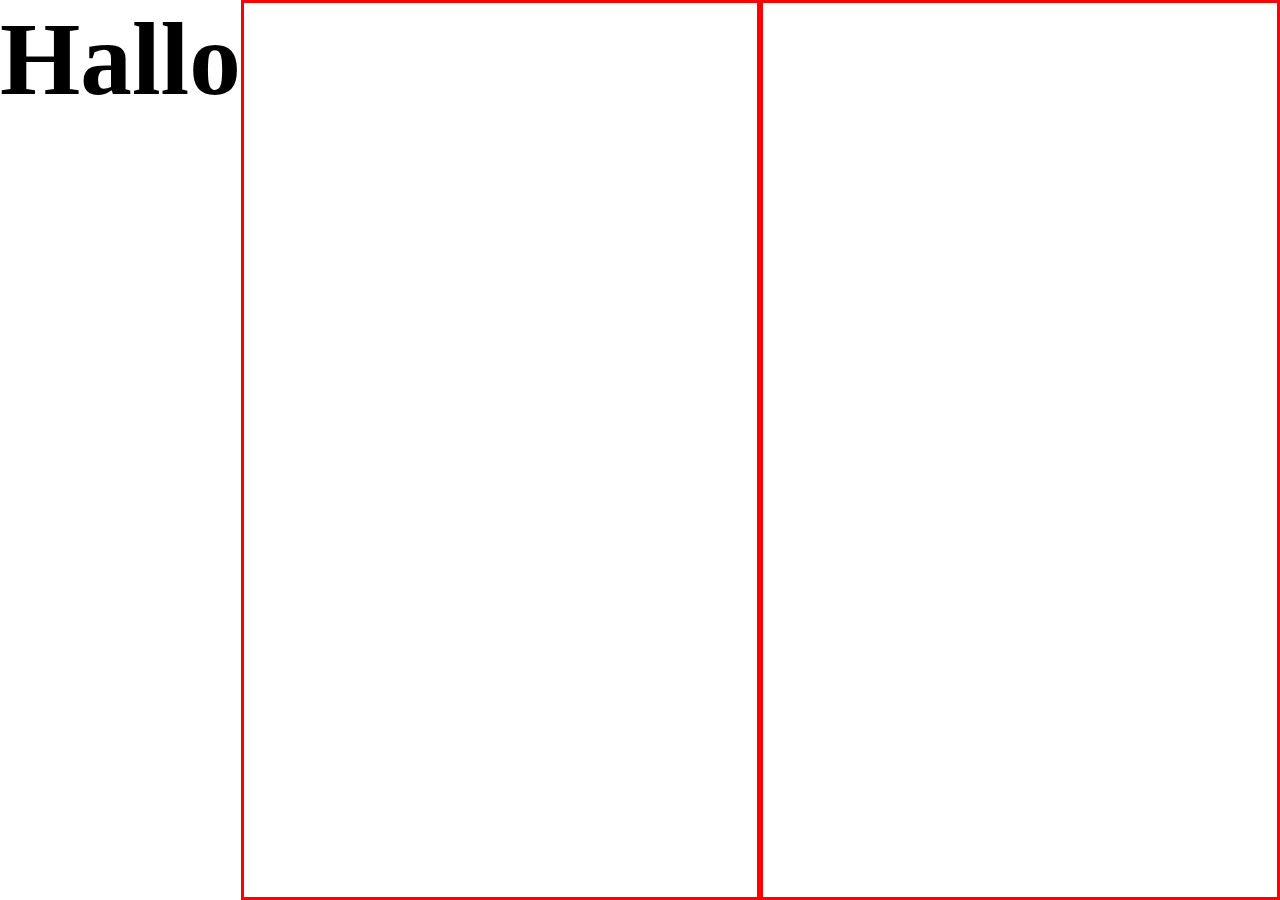
==== index.html @ 48a18fee "Update - CSS" ====
<!DOCTYPE html>
<html lang="en">
<head>
  <meta charset="UTF-8">
  <meta name="viewport" content="width=device-width, initial-scale=1.0">
  <link rel="stylesheet" href="./index.css">
  <title>Sign Up</title>
</head>
<body>
  <h1>Hallo</h1>
  <div class="left cont"></div>
  <div class="rigth cont"></div>
</body>
</html>
---- index.css ----
*{
  margin: 0;
  padding: 0;
  box-sizing: border-box;
}

:root{
  --color1: #373f51;
  --color1: #d8dbe2;
  --color1: #61e786;
  --color1: #d81e5b;
  --color1: #f19a3e;
}

@font-face {
  font-family: Montserrat;
  src: url(./src/fonts/Montserrat.ttf), type("truetype");
}

@font-face {
  font-family: Roboto;
  src: url(./src/fonts/Roboto.ttf), type("truetype");
}

h1{
  font-size: 5.61rem;
}
h2{
  font-size: 4.209rem;
}
h3{
  font-size: 3.157rem;
}
h4{
  font-size: 2.369rem;
}
h5{
  font-size: 1.777rem;
}
h6{
  font-size: 1.333rem;
}
p{
  font-size: 1rem;
}
small{
  font-size: 0.75rem;
}

body{
  
  display: flex;
  height: 100vh;
  .cont{
    width: 100%;
    border: 3px solid red;
  }
}

.container{
  width: 95%;
  padding-right: 1rem;
  padding-left: 1rem;
  margin-right: auto;
  margin-left: auto;
  border: 3px solid red;
}

@media (min-width: 576px){
  .container{
    width: 90%;
  }
}

@media (min-width: 768px){
  .container{
    width: 85%;
  }
  html{
    font-size: 1.1rem;
  }
}

@media (min-width: 992px){
  .container{
  
  }
  html{
    font-size: 1.125rem;
  }
}

@media (min-width: 1200px){
  .container{
  width: 80%;
  }
  html{
    font-size: 1.15rem;
  }
}

@media (min-width: 1400px){
  .container{
  width: 70%;
  }
  html{
    font-size: 1.2rem;
  }
}

@media (min-width: 1920px){
  .container{
  width: 60%;
  }
  html{
    font-size: 1.25rem;
  }
}
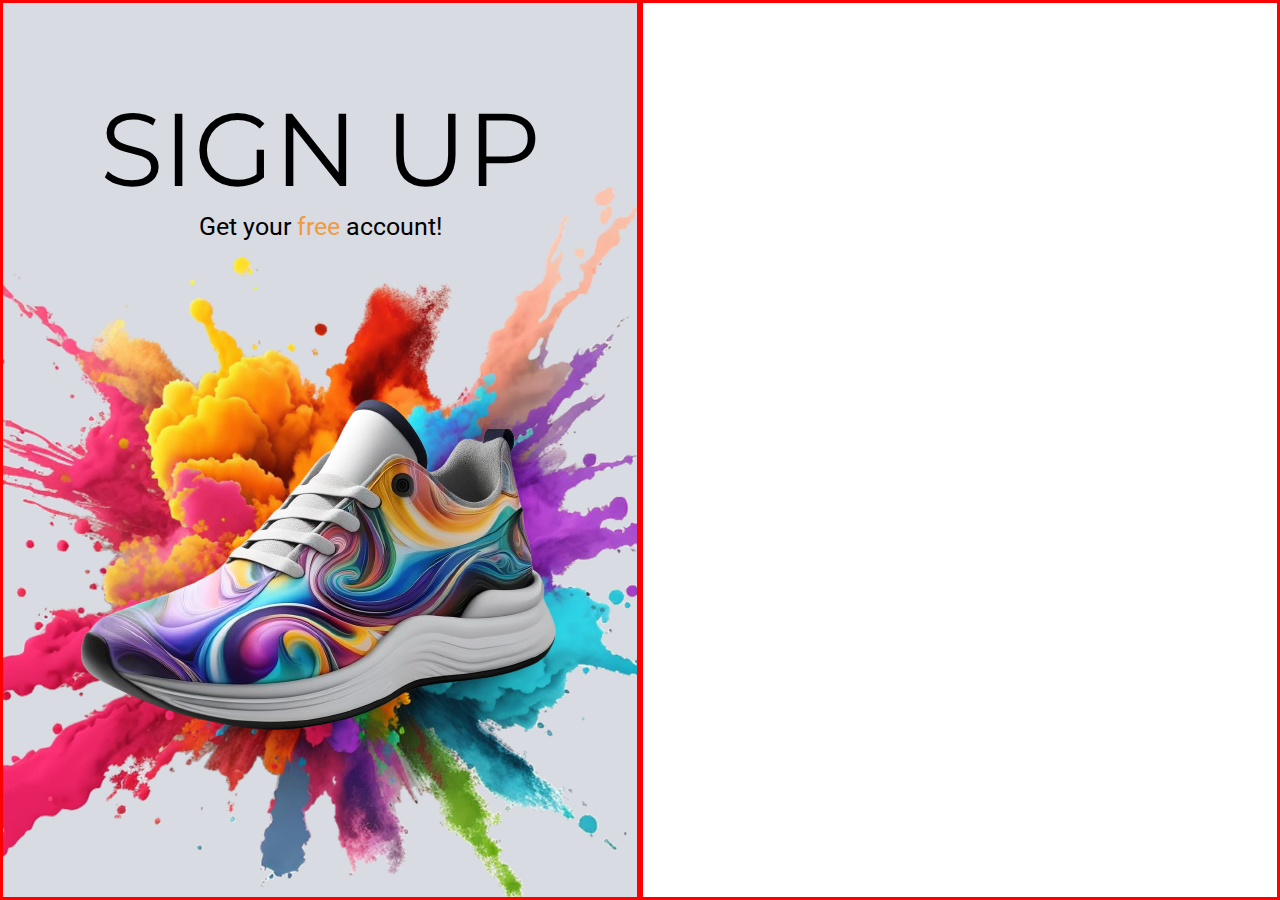
==== commit 04bc6d67: "Update - left cont" ====
--- a/index.html
+++ b/index.html
@@ -1,14 +1,21 @@
 <!DOCTYPE html>
 <html lang="en">
-<head>
-  <meta charset="UTF-8">
-  <meta name="viewport" content="width=device-width, initial-scale=1.0">
-  <link rel="stylesheet" href="./index.css">
-  <title>Sign Up</title>
-</head>
-<body>
-  <h1>Hallo</h1>
-  <div class="left cont"></div>
-  <div class="rigth cont"></div>
-</body>
-</html>+  <head>
+    <meta charset="UTF-8" />
+    <meta name="viewport" content="width=device-width, initial-scale=1.0" />
+    <link rel="stylesheet" href="index.css" />
+    <title>Sign up</title>
+  </head>
+  <body>
+    <div class="left cont">
+      <div class="text-container">
+        <h1>SIGN UP</h1>
+        <h6>Get your <span>free</span> account!</h6>
+      </div>
+      <img src="./src/public/Sneaker2.png" alt="Colorful abstract sneaker" />
+    </div>
+    <div class="right cont">
+      
+    </div>
+  </body>
+</html>
--- a/index.css
+++ b/index.css
@@ -1,118 +1,153 @@
-*{
+* {
   margin: 0;
   padding: 0;
   box-sizing: border-box;
 }
 
-:root{
+:root {
   --color1: #373f51;
-  --color1: #d8dbe2;
-  --color1: #61e786;
-  --color1: #d81e5b;
-  --color1: #f19a3e;
+  --color2: #d8dbe2;
+  --color3: #61e786;
+  --color4: #d81e5b;
+  --color5: #f19a3e;
 }
 
 @font-face {
   font-family: Montserrat;
-  src: url(./src/fonts/Montserrat.ttf), type("truetype");
+  src: url("./src/fonts/Montserrat.ttf"), type("truetype");
 }
 
 @font-face {
   font-family: Roboto;
-  src: url(./src/fonts/Roboto.ttf), type("truetype");
+  src: url("./src/fonts/Roboto.ttf"), type("truetype");
 }
 
-h1{
+h1,
+h2,
+h3 {
+  font-family: Montserrat;
+  font-weight: 400;
+}
+
+h1 {
   font-size: 5.61rem;
 }
-h2{
+
+h2 {
   font-size: 4.209rem;
 }
-h3{
+
+h3 {
   font-size: 3.157rem;
 }
-h4{
+
+h4 {
   font-size: 2.369rem;
 }
-h5{
+
+h5 {
   font-size: 1.777rem;
 }
-h6{
+
+h6 {
   font-size: 1.333rem;
 }
-p{
+
+p {
   font-size: 1rem;
 }
-small{
+
+small {
   font-size: 0.75rem;
 }
 
-body{
-  
+body {
+  font-family: Roboto;
   display: flex;
   height: 100vh;
-  .cont{
+  .cont {
+    display: flex;
+    justify-content: center;
+    align-items: center;
+    flex-direction: column;
     width: 100%;
     border: 3px solid red;
   }
+
+  .left {
+    gap: 4rem;
+    background-color: var(--color2);
+    background-image: url("./src/public/Splash.png");
+    background-position: center 6.25rem;
+    background-repeat: no-repeat;
+    background-size: cover;
+    .text-container {
+      text-align: center;
+
+
+    h6 {
+        text-align: center;
+        font-weight: 200;
+      }
+    span {
+        color: var(--color5);
+      }
+    }
+  }
 }
 
-.container{
+.container {
   width: 95%;
-  padding-right: 1rem;
-  padding-left: 1rem;
+  padding-right: 15px;
+  padding-left: 15px;
   margin-right: auto;
   margin-left: auto;
-  border: 3px solid red;
 }
 
-@media (min-width: 576px){
-  .container{
+@media (min-width: 576px) {
+  .container {
     width: 90%;
   }
 }
 
-@media (min-width: 768px){
-  .container{
+@media (min-width: 768px) {
+  html {
+    font-size: 1.1rem;
+  }
+  .container {
     width: 85%;
-  }
-  html{
-    font-size: 1.1rem;
   }
 }
 
-@media (min-width: 992px){
-  .container{
-  
-  }
-  html{
+@media (min-width: 992px) {
+  html {
     font-size: 1.125rem;
   }
 }
 
-@media (min-width: 1200px){
-  .container{
-  width: 80%;
+@media (min-width: 1200px) {
+  html {
+    font-size: 1.15rem;
   }
-  html{
-    font-size: 1.15rem;
+  .container {
+    width: 80%;
   }
 }
 
-@media (min-width: 1400px){
-  .container{
-  width: 70%;
+@media (min-width: 1400px) {
+  html {
+    font-size: 1.2rem;
   }
-  html{
-    font-size: 1.2rem;
+  .container {
+    width: 70%;
   }
 }
 
-@media (min-width: 1920px){
-  .container{
-  width: 60%;
+@media (min-width: 1920px) {
+  html {
+    font-size: 1.2rem;
   }
-  html{
-    font-size: 1.25rem;
+  .container {
+    width: 60%;
   }
 }
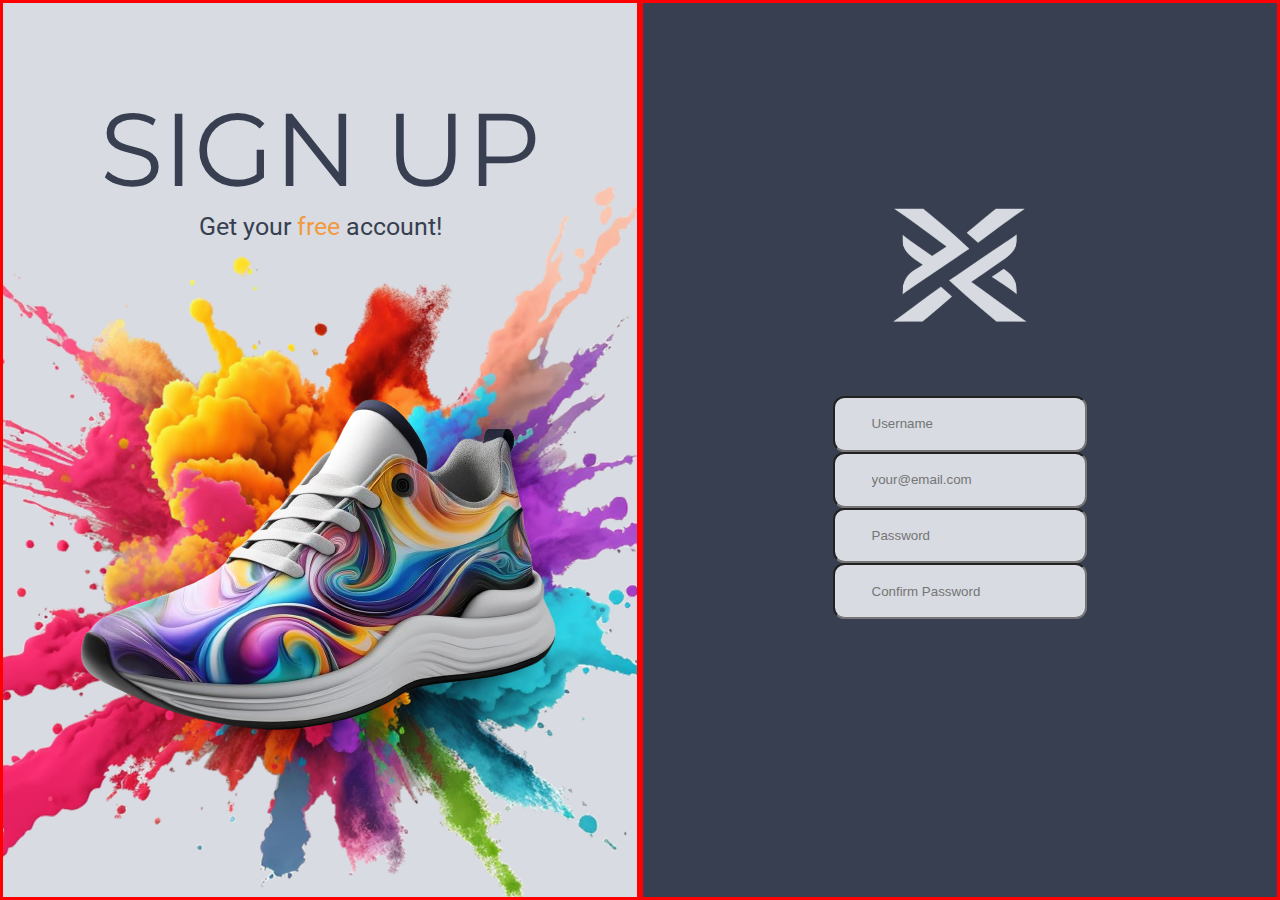
==== commit adf3d27e: "Update - rigth con" ====
--- a/index.html
+++ b/index.html
@@ -15,7 +15,30 @@
       <img src="./src/public/Sneaker2.png" alt="Colorful abstract sneaker" />
     </div>
     <div class="right cont">
+      <img src="./src/public/Logo.png" alt="companyname logo">
+      <form method="post" action="#">
+        <div class="input-container">
+          <label for="username">Username</label>
+          <input type="text" name="username" id="username" placeholder="Username">
+        </div>
+        
+        <div class="input-container">
+          <label for="email">Email</label>
+        <input type="email" name="email" id="email" placeholder="your@email.com">
+        </div>
+        
+        <div class="input-container">
+          <label for="password">Password</label>
+          <input type="password" name="password" id="password" placeholder="Password">
+        </div>
+
+        <div class="input-container">
+          <label for="confirm-password">Confirm Password</label>
+          <input type="password" name="confirm-password" id="confirm-password" placeholder="Confirm Password">
+        </div>
       
+
+      </form>
     </div>
   </body>
 </html>
--- a/index.css
+++ b/index.css
@@ -75,6 +75,7 @@
   }
 
   .left {
+    color: var(--color1);
     gap: 4rem;
     background-color: var(--color2);
     background-image: url("./src/public/Splash.png");
@@ -93,6 +94,37 @@
         color: var(--color5);
       }
     }
+  }
+}
+
+.right{
+  background-color: var(--color1);
+  img{
+    height: 6.25rem;
+  }
+  form{
+    padding: 4rem 2rem;
+    display: flex;
+    justify-content: center;
+    align-items: center;
+    flex-direction: column;
+    
+    
+    label{
+      display: none;
+    }
+
+    .input-container{
+      width: 100%;
+      
+      input{
+        width: 100%;
+        padding: 1rem 2rem;
+        border-radius: .625rem;
+        background-color: var(--color2);
+      }
+    }
+
   }
 }
 
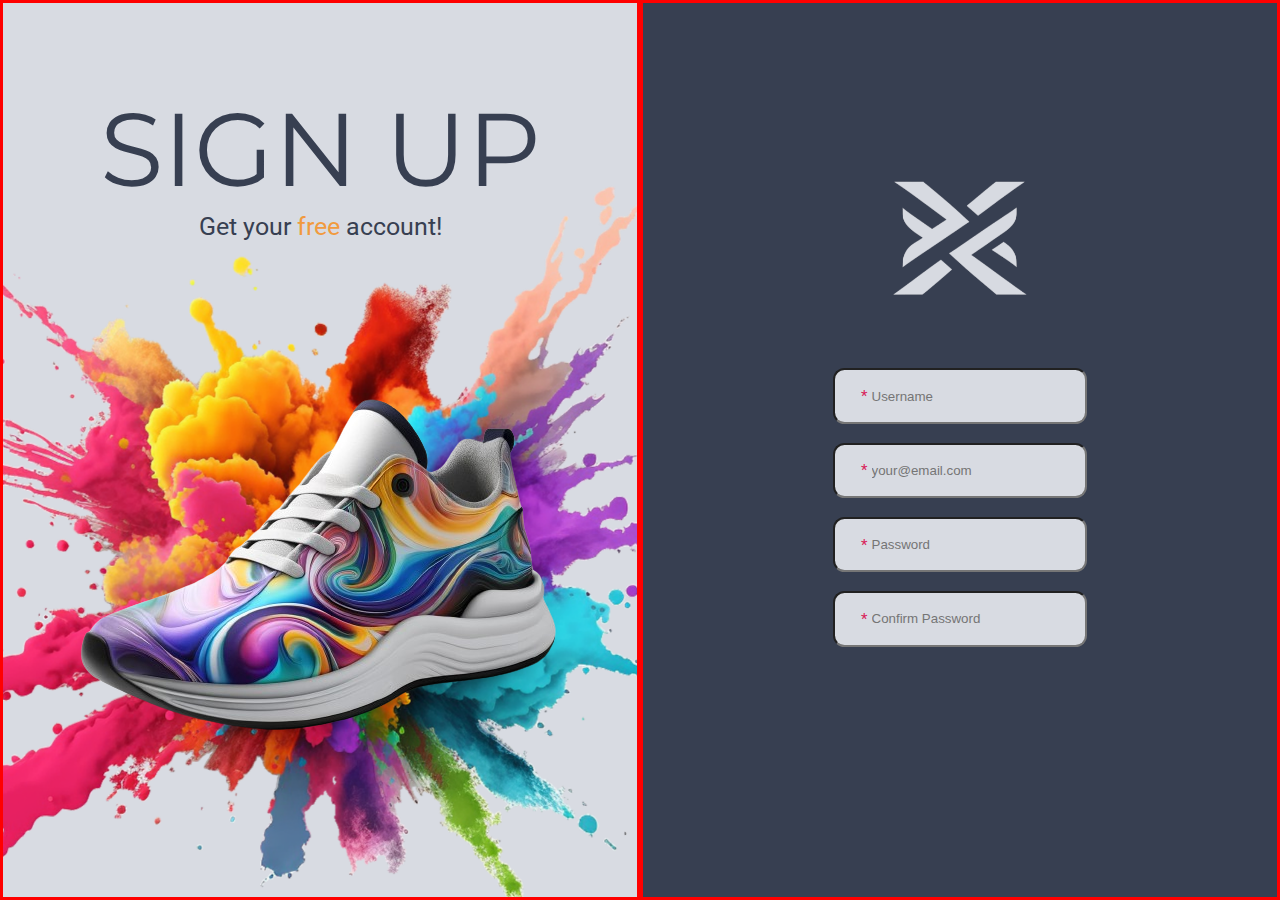
==== commit 1ec80b0f: "Update - Inputs" ====
--- a/index.html
+++ b/index.html
@@ -17,27 +17,28 @@
     <div class="right cont">
       <img src="./src/public/Logo.png" alt="companyname logo">
       <form method="post" action="#">
-        <div class="input-container">
-          <label for="username">Username</label>
-          <input type="text" name="username" id="username" placeholder="Username">
+
+        <div class="inputs-container">
+          <div class="input-container">
+            <label for="username">Username</label>
+            <input type="text" name="username" id="username" placeholder="Username">
+          </div>
+          
+          <div class="input-container">
+            <label for="email">Email</label>
+          <input type="email" name="email" id="email" placeholder="your@email.com">
+          </div>
+          
+          <div class="input-container">
+            <label for="password">Password</label>
+            <input type="password" name="password" id="password" placeholder="Password">
+          </div>
+  
+          <div class="input-container">
+            <label for="confirm-password">Confirm Password</label>
+            <input oninput="checkInput()" type="password" name="confirm-password" id="confirm-password" placeholder="Confirm Password">
+          </div>
         </div>
-        
-        <div class="input-container">
-          <label for="email">Email</label>
-        <input type="email" name="email" id="email" placeholder="your@email.com">
-        </div>
-        
-        <div class="input-container">
-          <label for="password">Password</label>
-          <input type="password" name="password" id="password" placeholder="Password">
-        </div>
-
-        <div class="input-container">
-          <label for="confirm-password">Confirm Password</label>
-          <input type="password" name="confirm-password" id="confirm-password" placeholder="Confirm Password">
-        </div>
-      
-
       </form>
     </div>
   </body>
--- a/index.css
+++ b/index.css
@@ -114,72 +114,91 @@
       display: none;
     }
 
-    .input-container{
+    .inputs-container{
       width: 100%;
-      
-      input{
-        width: 100%;
-        padding: 1rem 2rem;
-        border-radius: .625rem;
-        background-color: var(--color2);
+      max-width: 355px;
+      display: flex;
+      flex-direction: column;
+      gap: 1rem;
+
+      .input-container{
+        
+        text-align: center;
+        position: relative;
+  
+        &::before{
+          content: "*";
+          color: var(--color4);
+          position: absolute;
+          left: 1.5625rem;
+          top: 50%;
+          transform: translateY(-50%);
+          font-size: 0.8rem;
+        }
+        
+        input{
+          width: 100%;
+          padding: 1rem 2rem;
+          border-radius: .625rem;
+          background-color: var(--color2);
+        }
       }
-    }
-
-  }
-}
-
-.container {
-  width: 95%;
-  padding-right: 15px;
-  padding-left: 15px;
-  margin-right: auto;
-  margin-left: auto;
-}
-
-@media (min-width: 576px) {
+    }  
+  }
+}
+
   .container {
-    width: 90%;
-  }
-}
-
-@media (min-width: 768px) {
-  html {
-    font-size: 1.1rem;
-  }
-  .container {
-    width: 85%;
-  }
-}
-
-@media (min-width: 992px) {
-  html {
-    font-size: 1.125rem;
-  }
-}
-
-@media (min-width: 1200px) {
-  html {
-    font-size: 1.15rem;
-  }
-  .container {
-    width: 80%;
-  }
-}
-
-@media (min-width: 1400px) {
-  html {
-    font-size: 1.2rem;
-  }
-  .container {
-    width: 70%;
-  }
-}
-
-@media (min-width: 1920px) {
-  html {
-    font-size: 1.2rem;
-  }
-  .container {
-    width: 60%;
-  }
-}
+    width: 95%;
+    padding-right: 15px;
+    padding-left: 15px;
+    margin-right: auto;
+    margin-left: auto;
+  }
+
+  @media (min-width: 576px) {
+    .container {
+      width: 90%;
+    }
+  }
+
+  @media (min-width: 768px) {
+    html {
+      font-size: 1.1rem;
+    }
+    .container {
+      width: 85%;
+    }
+  }
+
+  @media (min-width: 992px) {
+    html {
+      font-size: 1.125rem;
+    }
+  }
+
+  @media (min-width: 1200px) {
+    html {
+      font-size: 1.15rem;
+    }
+    .container {
+      width: 80%;
+    }
+  }
+
+  @media (min-width: 1400px) {
+    html {
+      font-size: 1.2rem;
+    }
+    .container {
+      width: 70%;
+    }
+  }
+
+  @media (min-width: 1920px) {
+    html {
+      font-size: 1.2rem;
+    }
+    .container {
+      width: 60%;
+    }
+  }
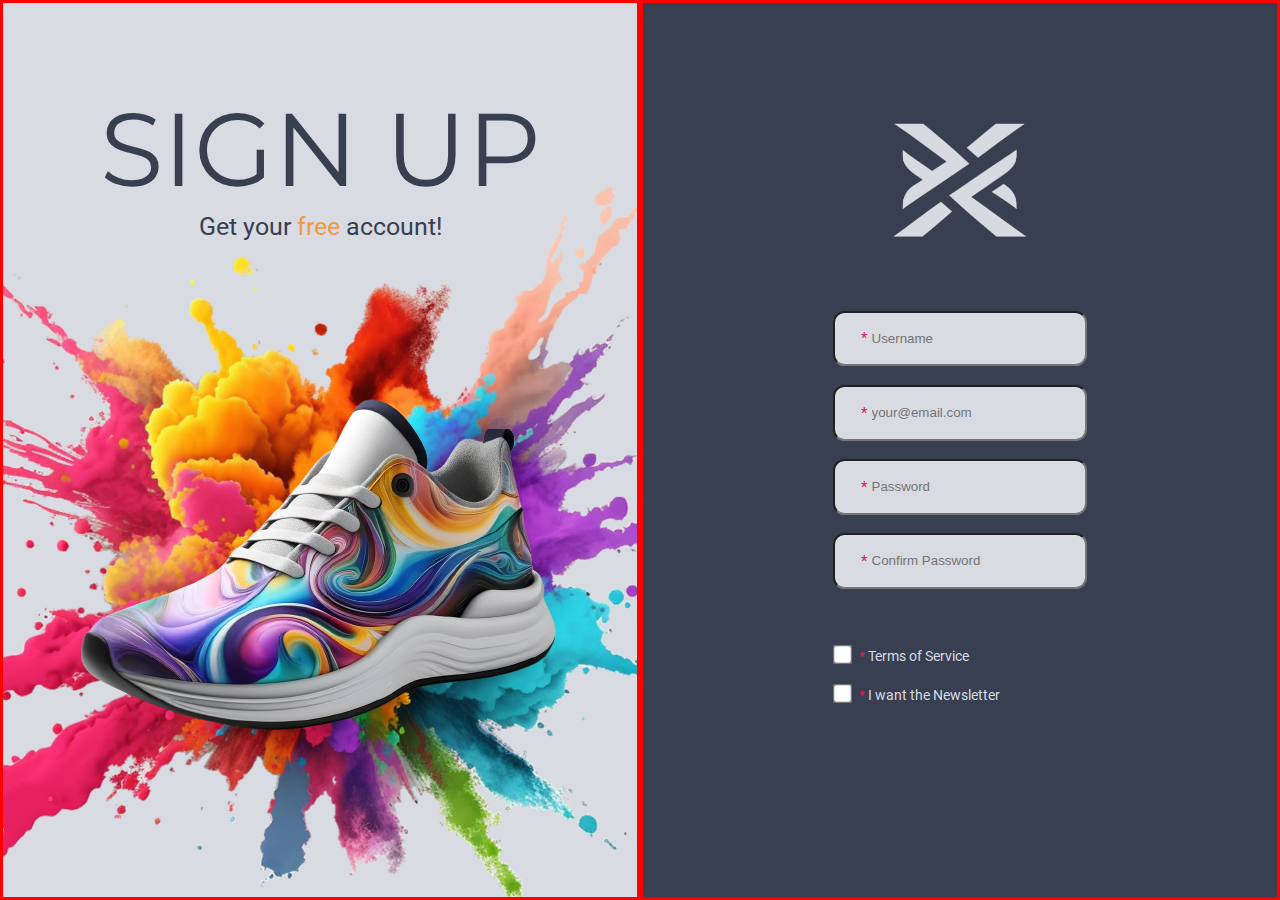
==== commit 9cf4985e: "Update - Checkbox" ====
--- a/index.html
+++ b/index.html
@@ -19,27 +19,59 @@
       <form method="post" action="#">
 
         <div class="inputs-container">
-          <div class="input-container">
-            <label for="username">Username</label>
-            <input type="text" name="username" id="username" placeholder="Username">
+          <div class="text-inputs">
+
+            <div class="input-container">
+              <label for="username">Username</label>
+              <input type="text" name="username" id="username" placeholder="Username">
+            </div>
+            
+            <div class="input-container">
+              <label for="email">Email</label>
+            <input type="email" name="email" id="email" placeholder="your@email.com">
+            </div>
+            
+            <div class="input-container">
+              <label for="password">Password</label>
+              <input type="password" name="password" id="password" placeholder="Password">
+            </div>
+    
+            <div class="input-container">
+              <label for="confirm-password">Confirm Password</label>
+              <input oninput="checkInput()" type="password" name="confirm-password" id="confirm-password" placeholder="Confirm Password">
+            </div>
+
           </div>
           
-          <div class="input-container">
-            <label for="email">Email</label>
-          <input type="email" name="email" id="email" placeholder="your@email.com">
+          <div class="checkbox-inputs">
+            <div class="input-container">
+              
+              <input type="checkbox" name="tos" id="tos">
+              
+              <label for="tos"><small>
+                <span>*</span>
+                Terms of Service</small>
+              </label>
+
+            </div>
+
+            <div class="input-container">
+              
+            <input type="checkbox" name="newsletter" id="newsletter">
+
+            <label for="newsletter"><small>
+              <span>*</span>
+              I want the Newsletter</small>
+            </label>
+
+            </div>
+            
           </div>
-          
-          <div class="input-container">
-            <label for="password">Password</label>
-            <input type="password" name="password" id="password" placeholder="Password">
-          </div>
-  
-          <div class="input-container">
-            <label for="confirm-password">Confirm Password</label>
-            <input oninput="checkInput()" type="password" name="confirm-password" id="confirm-password" placeholder="Confirm Password">
-          </div>
+
         </div>
+
       </form>
+
     </div>
   </body>
 </html>
--- a/index.css
+++ b/index.css
@@ -119,28 +119,56 @@
       max-width: 355px;
       display: flex;
       flex-direction: column;
-      gap: 1rem;
-
-      .input-container{
+      gap: 3rem;
+
+      .text-inputs{
+        display: flex;
+        flex-direction: column;
+        gap: 1rem;
+
+        .input-container{
         
-        text-align: center;
-        position: relative;
-  
-        &::before{
-          content: "*";
-          color: var(--color4);
-          position: absolute;
-          left: 1.5625rem;
-          top: 50%;
-          transform: translateY(-50%);
-          font-size: 0.8rem;
+          text-align: center;
+          position: relative;
+    
+          &::before{
+            content: "*";
+            color: var(--color4);
+            position: absolute;
+            left: 1.5625rem;
+            top: 50%;
+            transform: translateY(-50%);
+            font-size: 0.8rem;
+          }
+          
+          input{
+            width: 100%;
+            padding: 1rem 2rem;
+            border-radius: .625rem;
+            background-color: var(--color2);
+          }
         }
-        
-        input{
-          width: 100%;
-          padding: 1rem 2rem;
-          border-radius: .625rem;
-          background-color: var(--color2);
+      }  
+      .checkbox-inputs{
+        display: flex;
+        flex-direction: column;
+        gap: 1rem;
+
+        .input-container{
+          label{
+            color: var(--color2);
+            display: inline-block;
+            margin-left: 0.3rem;
+            span{
+              color: var(--color4);
+            }
+          }
+
+          input{
+            transform: scale(1.5);
+            border-radius: 3px;
+            margin-left: 0.2rem;
+          }
         }
       }
     }  
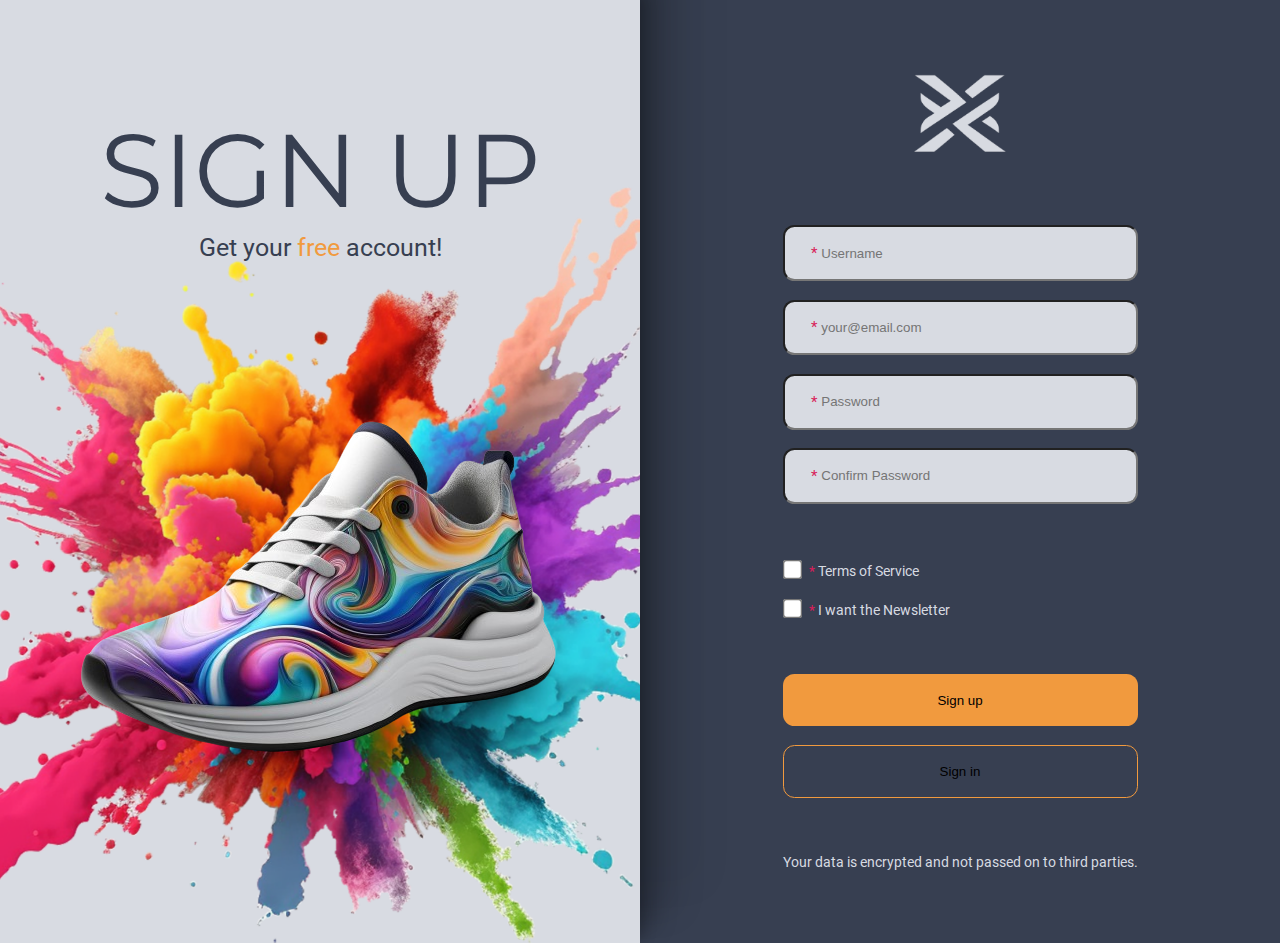
==== commit 098629e0: "Update- Checkup and Responsivness" ====
--- a/index.html
+++ b/index.html
@@ -68,6 +68,13 @@
             
           </div>
 
+          <div class="button-inputs">
+            <input class="btn-primary" type="submit" value="Sign up">
+            <input class="btn-secondary" type="button" value="Sign in">
+          </div>
+
+          <small>Your data is encrypted and not passed on to third parties.</small>
+
         </div>
 
       </form>
--- a/index.css
+++ b/index.css
@@ -10,6 +10,7 @@
   --color3: #61e786;
   --color4: #d81e5b;
   --color5: #f19a3e;
+  --color6: #fbfbfb;
 }
 
 @font-face {
@@ -61,20 +62,37 @@
   font-size: 0.75rem;
 }
 
+.btn-primary, .btn-secondary{
+  padding: 1rem 2rem;
+  border-radius: .625rem;
+  border: none;
+  background-color: var(--color6);
+}
+
+.btn-primary{
+  background-color: var(--color5);
+}
+
+.btn-secondary{
+  background-color: var(--color1);
+  border: 1px solid var(--color5);
+}
+
 body {
   font-family: Roboto;
   display: flex;
-  height: 100vh;
+  min-height: 100vh;
   .cont {
     display: flex;
     justify-content: center;
     align-items: center;
     flex-direction: column;
     width: 100%;
-    border: 3px solid red;
+    min-width: 50%;
   }
 
   .left {
+    display: none;
     color: var(--color1);
     gap: 4rem;
     background-color: var(--color2);
@@ -82,6 +100,13 @@
     background-position: center 6.25rem;
     background-repeat: no-repeat;
     background-size: cover;
+    position: relative;
+    overflow: hidden;
+    box-shadow: 4px -3px 12px 0 rgba(0, 0, 0, 0.2),
+      16px -14px 21px 0 rgba(0, 0, 0, 0.18),
+      37px -31px 29px 0 rgba(0, 0, 0, 0.1),
+      66px -56px 34px 0 rgba(0, 0, 0, 0.03), 102px -87px 38px 0 rgba(0, 0, 0, 0);
+
     .text-container {
       text-align: center;
 
@@ -98,16 +123,20 @@
 }
 
 .right{
+  width: 100%;
+  padding: 4rem 2rem;
   background-color: var(--color1);
   img{
-    height: 6.25rem;
+    height: 4.25rem;
   }
   form{
-    padding: 4rem 2rem;
+    padding: 4rem 0rem 0rem 0rem;
     display: flex;
     justify-content: center;
     align-items: center;
     flex-direction: column;
+    gap: 4rem;
+    
     
     
     label{
@@ -120,6 +149,11 @@
       display: flex;
       flex-direction: column;
       gap: 3rem;
+
+      small{
+        text-align: center;
+        color: var(--color2);
+      }
 
       .text-inputs{
         display: flex;
@@ -171,6 +205,13 @@
           }
         }
       }
+
+      .button-inputs{
+        display: flex;
+        flex-direction: column;
+        gap: 1rem;
+        
+      }
     }  
   }
 }
@@ -202,6 +243,15 @@
     html {
       font-size: 1.125rem;
     }
+    body{
+      .left{
+        display: flex;
+      }
+
+      .right{
+        width: auto;
+      }
+    }
   }
 
   @media (min-width: 1200px) {
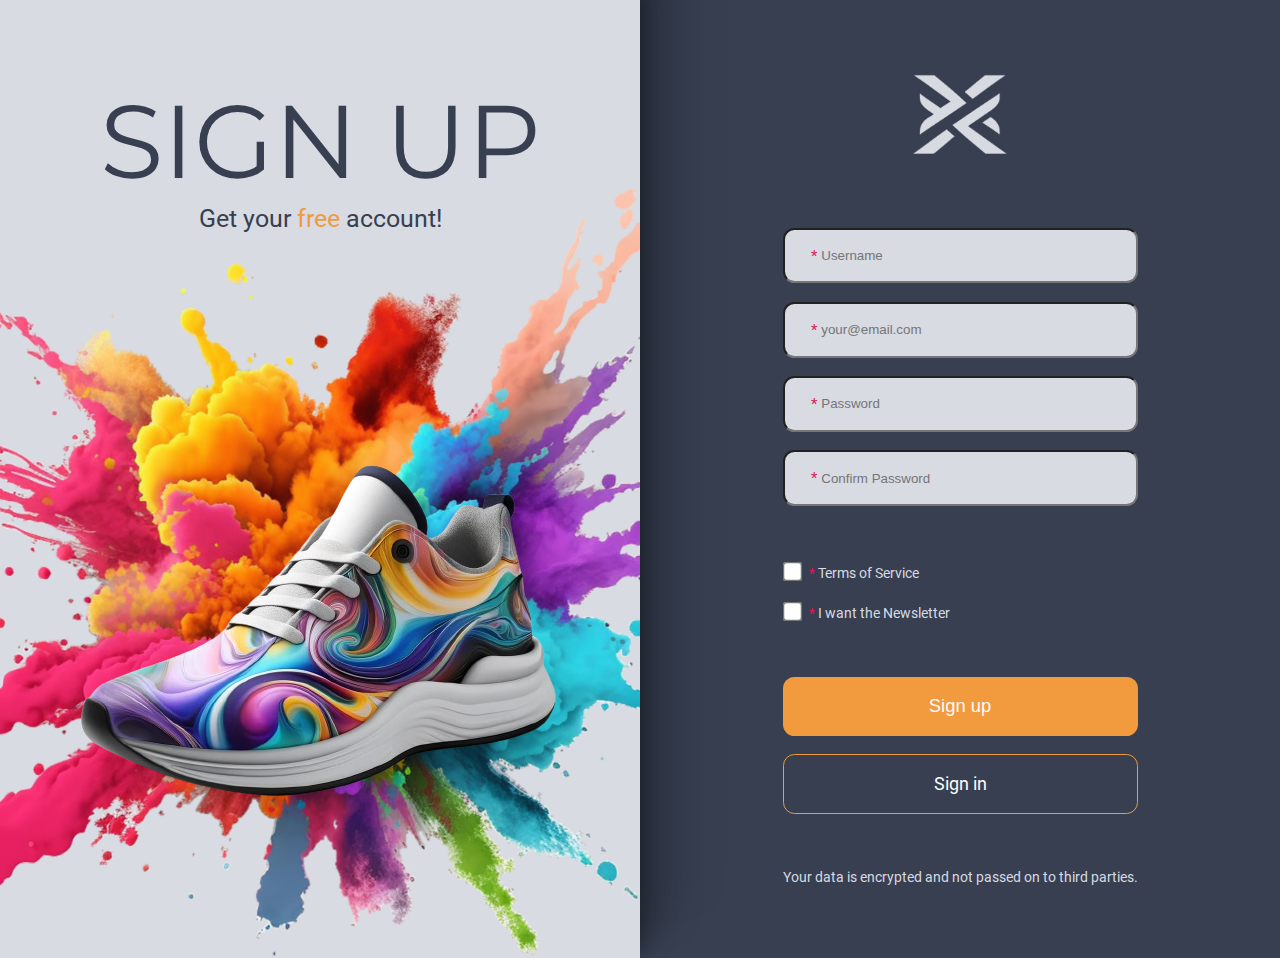
==== commit 3ffa08b2: "Update - Userfeedback" ====
--- a/index.html
+++ b/index.html
@@ -15,7 +15,11 @@
       <img src="./src/public/Sneaker2.png" alt="Colorful abstract sneaker" />
     </div>
     <div class="right cont">
-      <img src="./src/public/Logo.png" alt="companyname logo">
+      <div class="right-header">
+        <img src="./src/public/Logo.png" alt="companyname logo">
+        <h3>SIGN UP</h3>
+      </div>
+      
       <form method="post" action="#">
 
         <div class="inputs-container">
@@ -70,7 +74,7 @@
 
           <div class="button-inputs">
             <input class="btn-primary" type="submit" value="Sign up">
-            <input class="btn-secondary" type="button" value="Sign in">
+            <a href="signin" class="btn-secondary">Sign in</a>
           </div>
 
           <small>Your data is encrypted and not passed on to third parties.</small>
--- a/index.css
+++ b/index.css
@@ -66,16 +66,39 @@
   padding: 1rem 2rem;
   border-radius: .625rem;
   border: none;
-  background-color: var(--color6);
+  color: var(--color6);
+  cursor: pointer;
+  transition: backrground-color 0.4s;
+  font-size: 1rem;
+
+}
+
+.btn-primary:focus, .btn-primary:active, .btn-secondary:focus, .btn-secondary:active{
+  background-color: var(--color1);
 }
 
 .btn-primary{
   background-color: var(--color5);
-}
+  &:hover{
+    background-color: #fca84ea8;
+  }
+}
+
+
 
 .btn-secondary{
   background-color: var(--color1);
   border: 1px solid var(--color5);
+  text-align: center;
+  text-decoration: none;
+  &:hover{
+    background-color: var(--color5);
+    
+  }
+}
+
+.btn-primary:active, .btn-secondary:active{
+  background-color: var(--color1);
 }
 
 body {
@@ -94,7 +117,7 @@
   .left {
     display: none;
     color: var(--color1);
-    gap: 4rem;
+    gap: 8rem;
     background-color: var(--color2);
     background-image: url("./src/public/Splash.png");
     background-position: center 6.25rem;
@@ -117,6 +140,7 @@
       }
     span {
         color: var(--color5);
+        background-color: var(--color2);
       }
     }
   }
@@ -126,9 +150,23 @@
   width: 100%;
   padding: 4rem 2rem;
   background-color: var(--color1);
-  img{
-    height: 4.25rem;
-  }
+
+  .right-header{
+    display: flex;
+    flex-direction: column;
+    align-items: center;
+    gap: 1rem;
+    h3{
+      color: var(--color2);
+    }
+    
+    img{
+      width: calc(7.3113rem * 0.7);
+      height: calc(6.25rem * 0.7);
+    }
+
+  }
+  
   form{
     padding: 4rem 0rem 0rem 0rem;
     display: flex;
@@ -250,6 +288,11 @@
 
       .right{
         width: auto;
+        .right-header{
+          h3{
+            display: none;
+          }
+        }
       }
     }
   }
